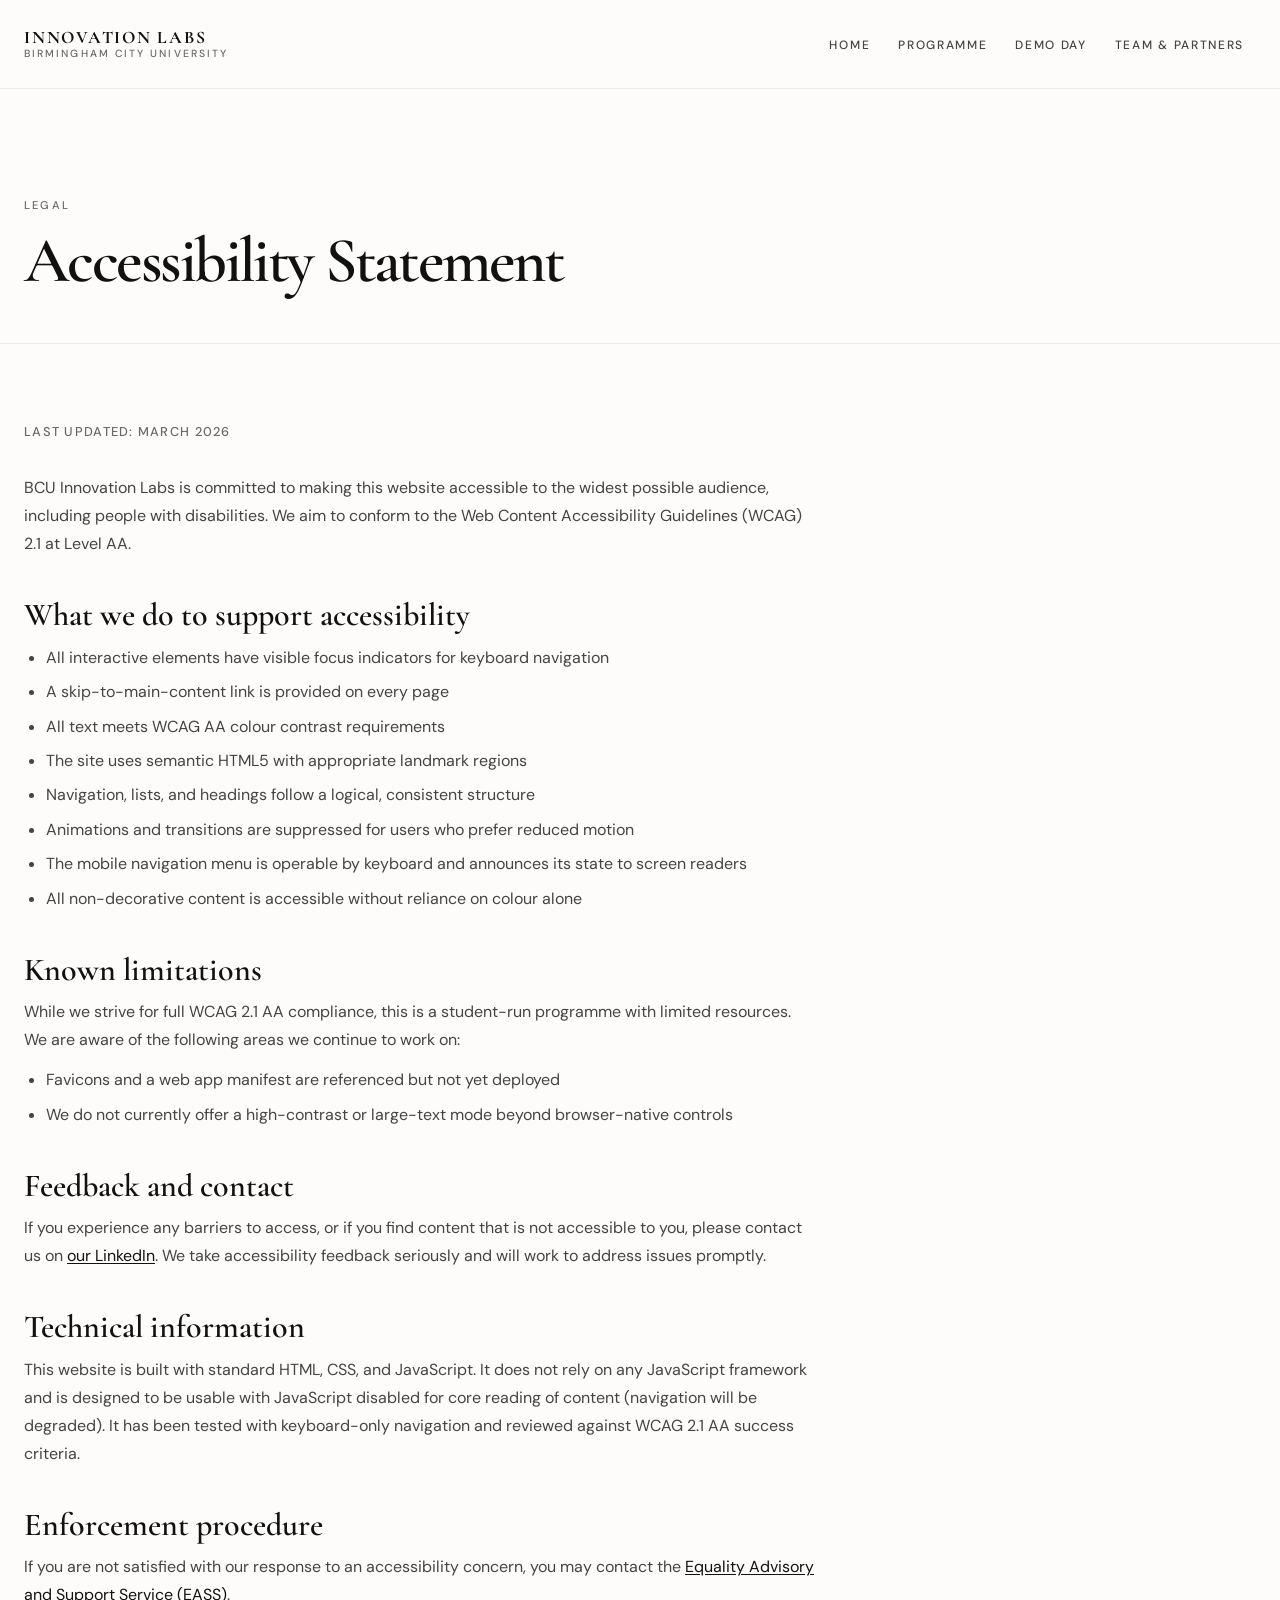
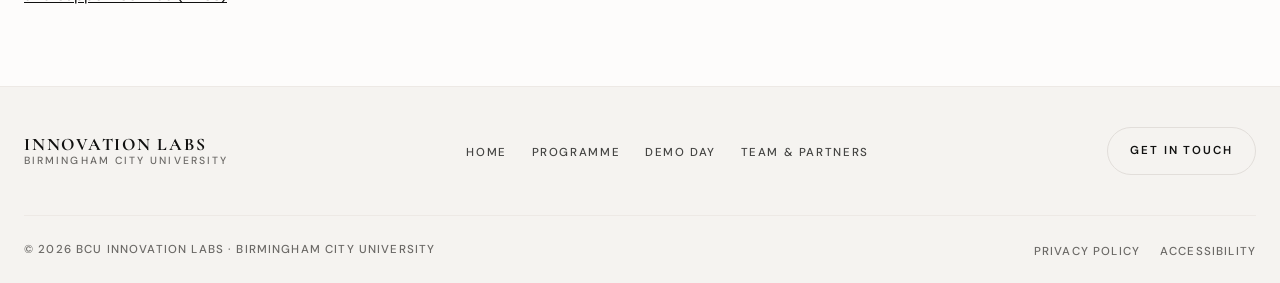
==== accessibility.html @ 16bf741c "Initial MVP commit" ====
<!doctype html>
<html lang="en">
  <head>
    <meta charset="UTF-8" />
    <meta name="viewport" content="width=device-width, initial-scale=1.0" />
    <title>Accessibility Statement — BCU Innovation Labs</title>
    <meta
      name="description"
      content="Our commitment to digital accessibility and the standards this website aims to meet."
    />
    <meta name="theme-color" content="#111110" />
    <meta name="robots" content="noindex" />

    <link rel="icon" href="./images/favicon.jpeg" sizes="any" />
    <link rel="icon" href="./images/favicon.jpeg" type="image/jpeg" />
    <link rel="apple-touch-icon" href="./images/favicon.png" />

    <link rel="preconnect" href="https://fonts.googleapis.com" />
    <link rel="preconnect" href="https://fonts.gstatic.com" crossorigin />
    <link
      href="https://fonts.googleapis.com/css2?family=Cormorant+Garamond:ital,wght@0,400;0,500;0,600;0,700;1,400;1,500;1,600&family=DM+Sans:ital,opsz,wght@0,9..40,300;0,9..40,400;0,9..40,500;0,9..40,600;1,9..40,400&display=swap"
      rel="stylesheet"
    />
    <link rel="stylesheet" href="style.css" />

    <style>
      .prose-doc {
        max-width: 72ch;
      }
      .prose-doc h2 {
        font-family: var(--font-display);
        font-size: clamp(1.6rem, 2.5vw, 2.2rem);
        font-weight: 600;
        line-height: 1.05;
        margin-top: 2.5rem;
        margin-bottom: 0.75rem;
        color: var(--text);
      }
      .prose-doc p,
      .prose-doc li {
        color: var(--text-soft);
        line-height: 1.75;
        font-size: 1rem;
      }
      .prose-doc ul {
        list-style: disc;
        padding-left: 1.35rem;
        margin-top: 0.75rem;
        margin-bottom: 0.75rem;
      }
      .prose-doc li + li {
        margin-top: 0.4rem;
      }
      .prose-doc a {
        color: var(--text);
        text-decoration: underline;
        text-underline-offset: 2px;
      }
      .prose-doc .updated {
        font-size: 0.8rem;
        color: var(--text-muted);
        font-weight: 500;
        letter-spacing: 0.1em;
        text-transform: uppercase;
        margin-bottom: 2rem;
        display: block;
      }
    </style>
  </head>
  <body>
    <a class="skip-link" href="#main-content">Skip to main content</a>

    <nav class="site-nav" aria-label="Primary navigation">
      <div class="nav-shell">
        <a
          href="index.html"
          class="brand"
          aria-label="BCU Innovation Labs — home"
        >
          <span class="brand-top" aria-hidden="true">Innovation Labs</span>
          <span class="brand-bottom">Birmingham City University</span>
        </a>

        <button
          class="nav-toggle"
          type="button"
          aria-expanded="false"
          aria-controls="primary-nav-links"
          aria-label="Open navigation menu"
        >
          <span class="nav-toggle-box" aria-hidden="true">
            <span></span><span></span><span></span>
          </span>
        </button>

        <ul class="nav-links" id="primary-nav-links" role="list">
          <li><a href="index.html">Home</a></li>
          <li><a href="workshops.html">Programme</a></li>
          <li><a href="demoday.html">Demo Day</a></li>
          <li><a href="team.html">Team &amp; Partners</a></li>
        </ul>
      </div>
    </nav>

    <main id="main-content" tabindex="-1">
      <section class="page-hero" aria-labelledby="page-heading">
        <div class="container">
          <span class="kicker">Legal</span>
          <h1
            class="page-title"
            id="page-heading"
            style="max-width: none; font-size: clamp(2.5rem, 5vw, 4rem)"
          >
            Accessibility Statement
          </h1>
        </div>
      </section>

      <section class="section" aria-label="Accessibility statement content">
        <div class="container">
          <div class="prose-doc">
            <span class="updated">Last updated: March 2026</span>

            <p>
              BCU Innovation Labs is committed to making this website accessible
              to the widest possible audience, including people with
              disabilities. We aim to conform to the Web Content Accessibility
              Guidelines (WCAG) 2.1 at Level AA.
            </p>

            <h2>What we do to support accessibility</h2>
            <ul>
              <li>
                All interactive elements have visible focus indicators for
                keyboard navigation
              </li>
              <li>A skip-to-main-content link is provided on every page</li>
              <li>All text meets WCAG AA colour contrast requirements</li>
              <li>
                The site uses semantic HTML5 with appropriate landmark regions
              </li>
              <li>
                Navigation, lists, and headings follow a logical, consistent
                structure
              </li>
              <li>
                Animations and transitions are suppressed for users who prefer
                reduced motion
              </li>
              <li>
                The mobile navigation menu is operable by keyboard and announces
                its state to screen readers
              </li>
              <li>
                All non-decorative content is accessible without reliance on
                colour alone
              </li>
            </ul>

            <h2>Known limitations</h2>
            <p>
              While we strive for full WCAG 2.1 AA compliance, this is a
              student-run programme with limited resources. We are aware of the
              following areas we continue to work on:
            </p>
            <ul>
              <li>
                Favicons and a web app manifest are referenced but not yet
                deployed
              </li>
              <li>
                We do not currently offer a high-contrast or large-text mode
                beyond browser-native controls
              </li>
            </ul>

            <h2>Feedback and contact</h2>
            <p>
              If you experience any barriers to access, or if you find content
              that is not accessible to you, please contact us on
              <a href="https://www.linkedin.com/company/bcu-innovation-labs"
                >our LinkedIn</a
              >. We take accessibility feedback seriously and will work to
              address issues promptly.
            </p>

            <h2>Technical information</h2>
            <p>
              This website is built with standard HTML, CSS, and JavaScript. It
              does not rely on any JavaScript framework and is designed to be
              usable with JavaScript disabled for core reading of content
              (navigation will be degraded). It has been tested with
              keyboard-only navigation and reviewed against WCAG 2.1 AA success
              criteria.
            </p>

            <h2>Enforcement procedure</h2>
            <p>
              If you are not satisfied with our response to an accessibility
              concern, you may contact the
              <a
                href="https://www.equalityadvisoryservice.com/"
                rel="noopener noreferrer"
                target="_blank"
                >Equality Advisory and Support Service (EASS)</a
              >.
            </p>
          </div>
        </div>
      </section>
    </main>

    <footer class="site-footer" aria-label="Site footer">
      <div class="container">
        <div class="footer-upper">
          <a
            href="index.html"
            class="brand"
            aria-label="BCU Innovation Labs — home"
          >
            <span class="brand-top" aria-hidden="true">Innovation Labs</span>
            <span class="brand-bottom">Birmingham City University</span>
          </a>
          <nav aria-label="Footer navigation">
            <ul class="footer-links" role="list">
              <li><a href="index.html">Home</a></li>
              <li><a href="workshops.html">Programme</a></li>
              <li><a href="demoday.html">Demo Day</a></li>
              <li><a href="team.html">Team &amp; Partners</a></li>
            </ul>
          </nav>
          <a
            href="https://www.linkedin.com/company/bcu-innovation-labs"
            target="_blank"
            class="button-secondary"
            >Get in touch</a
          >
        </div>
        <div class="footer-lower">
          <p class="footer-copy">
            © <span data-year></span> BCU Innovation Labs · Birmingham City
            University
          </p>
          <nav aria-label="Legal links">
            <ul class="footer-legal" role="list">
              <li><a href="privacy.html">Privacy policy</a></li>
              <li><a href="accessibility.html">Accessibility</a></li>
            </ul>
          </nav>
        </div>
      </div>
    </footer>

    <script src="main.js"></script>
  </body>
</html>
---- style.css ----
/* ============================================================
   BCU Innovation Labs — Global Stylesheet
   ============================================================
   Typographic scale: Cormorant Garamond (display) + DM Sans (body)
   Palette: Near-black text on white, warm off-white surfaces,
            ink-black CTAs, muted amber accent
   Accessibility: WCAG 2.1 AA throughout
   ============================================================ */

@import url("https://fonts.googleapis.com/css2?family=Cormorant+Garamond:ital,wght@0,400;0,500;0,600;0,700;1,400;1,500;1,600&family=DM+Sans:ital,opsz,wght@0,9..40,300;0,9..40,400;0,9..40,500;0,9..40,600;1,9..40,400&display=swap");

/* ── Reset & base ─────────────────────────────────────────── */

*,
*::before,
*::after {
  box-sizing: border-box;
  margin: 0;
  padding: 0;
}

html {
  scroll-behavior: smooth;
  -webkit-text-size-adjust: 100%;
  text-size-adjust: 100%;
}

body {
  background: var(--bg);
  color: var(--text);
  font-family: "DM Sans", sans-serif;
  font-weight: 400;
  font-size: 1rem;
  line-height: 1.7;
  overflow-x: hidden;
}

body.menu-open {
  overflow: hidden;
}

img,
video,
svg {
  max-width: 100%;
  display: block;
}

a {
  color: inherit;
}

button,
input,
textarea,
select {
  font: inherit;
}

ul,
ol {
  list-style: none;
}

::selection {
  background: var(--text);
  color: var(--bg);
}

/* ── Design tokens ───────────────────────────────────────── */

:root {
  /* Colours */
  --bg: #fdfcfb;
  --bg-soft: #f5f3f0;
  --bg-muted: #f0ede9;
  --bg-invert: #111110;
  --text: #111110;
  --text-soft: #444442;
  --text-muted: #6b6966;
  --text-invert: #fdfcfb;
  --accent: #b8860b; /* dark goldenrod — AA-passing amber */
  --rule: #e2deda;
  --rule-soft: #ede9e5;

  /* Spacing */
  --space-xs: 0.5rem;
  --space-sm: 1rem;
  --space-md: 1.5rem;
  --space-lg: 2.5rem;
  --space-xl: 4rem;
  --space-2xl: 6rem;

  /* Typography */
  --font-display: "Cormorant Garamond", Georgia, serif;
  --font-body: "DM Sans", system-ui, sans-serif;

  /* Layout */
  --max: 1260px;
  --radius: 20px;
  --radius-sm: 14px;
  --radius-xs: 8px;

  /* Transitions */
  --ease: cubic-bezier(0.22, 1, 0.36, 1);
  --dur-sm: 160ms;
  --dur-md: 280ms;
  --dur-lg: 500ms;
}

/* ── Focus styles (WCAG 2.1 SC 2.4.7 / 2.4.11) ──────────── */

:focus {
  outline: none;
}

:focus-visible {
  outline: 2.5px solid var(--accent);
  outline-offset: 3px;
  border-radius: 3px;
}

/* ── Screen-reader only utility ──────────────────────────── */

.sr-only {
  position: absolute;
  width: 1px;
  height: 1px;
  padding: 0;
  margin: -1px;
  overflow: hidden;
  clip: rect(0, 0, 0, 0);
  white-space: nowrap;
  border: 0;
}

/* ── Skip navigation ─────────────────────────────────────── */

.skip-link {
  position: absolute;
  top: -9999px;
  left: 1rem;
  z-index: 9999;
  background: var(--text);
  color: var(--text-invert);
  padding: 0.65rem 1.1rem;
  border-radius: var(--radius-xs);
  font-size: 0.85rem;
  font-weight: 500;
  text-decoration: none;
  letter-spacing: 0.02em;
  white-space: nowrap;
  transition: top var(--dur-sm) var(--ease);
}

.skip-link:focus-visible {
  top: 1rem;
  outline: 2.5px solid var(--accent);
  outline-offset: 3px;
}

/* ── Layout helpers ──────────────────────────────────────── */

.container {
  width: min(var(--max), calc(100% - 3rem));
  margin-inline: auto;
}

.section {
  padding-block: clamp(3.5rem, 6vw, 6.5rem);
}

.section--tight {
  padding-block: clamp(2rem, 4vw, 4.5rem);
}

.section--flush-top {
  padding-top: 0;
}

.section--alt {
  background: var(--bg-soft);
  border-top: 1px solid var(--rule-soft);
  border-bottom: 1px solid var(--rule-soft);
}

/* ── Prose max-width ─────────────────────────────────────── */

.prose {
  max-width: 68ch;
}

/* ── Typography scale ────────────────────────────────────── */

.kicker {
  display: inline-block;
  font-size: 0.7rem;
  font-weight: 500;
  letter-spacing: 0.2em;
  text-transform: uppercase;
  color: var(--text-muted);
  margin-bottom: 1rem;
}

.kicker--flush {
  margin-bottom: 0;
}

/* Contrast-safe: #6b6966 on #fdfcfb ≈ 5.2:1 — passes AA */

.section-label {
  font-size: 0.7rem;
  font-weight: 500;
  letter-spacing: 0.2em;
  text-transform: uppercase;
  color: var(--text-muted);
  padding-top: 0.25rem;
  border-left: 2px solid var(--accent);
  padding-left: 0.65rem;
}

.section-title {
  font-family: var(--font-display);
  font-size: clamp(2.2rem, 4.5vw, 3.8rem);
  line-height: 1;
  letter-spacing: -0.025em;
  font-weight: 600;
  color: var(--text);
}

.section-intro {
  color: var(--text-soft);
  font-size: 1.05rem;
  line-height: 1.75;
  max-width: 62ch;
  margin-top: 0.9rem;
}

.light {
  font-weight: 400;
  font-style: italic;
}

.muted {
  color: var(--text-soft);
}

.small {
  font-size: 0.88rem;
  color: var(--text-muted);
}

/* ── Section head layout ─────────────────────────────────── */

.section-head {
  display: grid;
  grid-template-columns: 200px 1fr;
  gap: 2rem;
  align-items: start;
  margin-bottom: clamp(2rem, 3vw, 3rem);
}

/* ── Navigation ──────────────────────────────────────────── */

.site-nav {
  position: fixed;
  inset: 0 0 auto 0;
  z-index: 100;
  background: rgba(253, 252, 251, 0.92);
  backdrop-filter: blur(16px) saturate(180%);
  -webkit-backdrop-filter: blur(16px) saturate(180%);
  border-bottom: 1px solid var(--rule-soft);
}

.nav-shell {
  width: min(var(--max), calc(100% - 3rem));
  height: 5.5rem;
  margin-inline: auto;
  display: flex;
  align-items: center;
  justify-content: space-between;
  gap: 2rem;
}

/* Brand */

.brand {
  text-decoration: none;
  display: inline-flex;
  flex-direction: column;
  gap: 0.18rem;
  flex-shrink: 0;
}

.brand-top {
  font-family: var(--font-display);
  font-size: 1.1rem;
  font-weight: 700;
  letter-spacing: 0.1em;
  text-transform: uppercase;
  color: var(--text);
  line-height: 1;
}

.brand-bottom {
  font-size: 0.65rem;
  font-weight: 500;
  letter-spacing: 0.2em;
  text-transform: uppercase;
  color: var(--text-muted);
  line-height: 1;
}

/* Nav links */

.nav-links {
  display: flex;
  align-items: center;
  gap: 0.25rem;
}

.nav-links a {
  position: relative;
  text-decoration: none;
  font-size: 0.75rem;
  font-weight: 500;
  letter-spacing: 0.14em;
  text-transform: uppercase;
  color: var(--text-soft);
  padding: 0.5rem 0.75rem;
  border-radius: var(--radius-xs);
  transition:
    color var(--dur-sm) var(--ease),
    background var(--dur-sm) var(--ease);
}

.nav-links a:hover {
  color: var(--text);
  background: var(--bg-soft);
}

.nav-links a[aria-current="page"] {
  color: var(--text);
  font-weight: 600;
}

.nav-links a[aria-current="page"]::after {
  content: "";
  position: absolute;
  bottom: 0.25rem;
  left: 0.75rem;
  right: 0.75rem;
  height: 1.5px;
  background: var(--text);
  border-radius: 2px;
}

/* Mobile toggle */

.nav-toggle {
  display: none;
  border: 1px solid var(--rule);
  background: transparent;
  padding: 0.55rem 0.65rem;
  border-radius: var(--radius-xs);
  cursor: pointer;
  gap: 4px;
  flex-direction: column;
  align-items: center;
  justify-content: center;
  transition: border-color var(--dur-sm) var(--ease);
}

.nav-toggle:hover {
  border-color: var(--text-soft);
}

.nav-toggle-box {
  width: 22px;
  display: grid;
  gap: 4.5px;
}

.nav-toggle-box span {
  display: block;
  height: 1.5px;
  background: var(--text);
  border-radius: 2px;
  transition:
    transform var(--dur-md) var(--ease),
    opacity var(--dur-md) var(--ease);
  transform-origin: center;
}

/* Animated hamburger → X */
.nav-toggle[aria-expanded="true"] .nav-toggle-box span:nth-child(1) {
  transform: translateY(6px) rotate(45deg);
}
.nav-toggle[aria-expanded="true"] .nav-toggle-box span:nth-child(2) {
  opacity: 0;
  transform: scaleX(0);
}
.nav-toggle[aria-expanded="true"] .nav-toggle-box span:nth-child(3) {
  transform: translateY(-6px) rotate(-45deg);
}

/* ── Buttons ──────────────────────────────────────────────── */

.button,
.button-secondary,
.button-ghost {
  display: inline-flex;
  align-items: center;
  justify-content: center;
  gap: 0.5rem;
  min-height: 3rem;
  padding: 0.8rem 1.4rem;
  border-radius: 999px;
  text-decoration: none;
  font-size: 0.72rem;
  font-weight: 600;
  letter-spacing: 0.16em;
  text-transform: uppercase;
  transition:
    transform var(--dur-sm) var(--ease),
    background var(--dur-sm) var(--ease),
    color var(--dur-sm) var(--ease),
    border-color var(--dur-sm) var(--ease),
    box-shadow var(--dur-sm) var(--ease);
  white-space: nowrap;
}

.button {
  background: var(--text);
  color: var(--text-invert);
  border: 1.5px solid var(--text);
}

.button:hover {
  background: #2a2a28;
  border-color: #2a2a28;
  transform: translateY(-1px);
  box-shadow: 0 6px 20px rgba(17, 17, 16, 0.18);
}

.button-secondary {
  background: transparent;
  color: var(--text);
  border: 1.5px solid var(--rule);
}

.button-secondary:hover {
  border-color: var(--text-soft);
  background: var(--bg-soft);
  transform: translateY(-1px);
}

.button-ghost {
  background: transparent;
  color: var(--text-invert);
  border: 1.5px solid rgba(253, 252, 251, 0.35);
}

.button-ghost:hover {
  background: rgba(253, 252, 251, 0.12);
  border-color: rgba(253, 252, 251, 0.6);
  transform: translateY(-1px);
}

.cta-button-negative {
  background: var(--bg-soft);
  color: var(--text-muted);
  border-color: var(--rule);
}

.cta-button-negative:hover {
  color: var(--text-invert);
}

/* Disabled/coming-soon state */

.button[aria-disabled="true"],
.button--soon {
  background: var(--bg-soft);
  color: var(--text-muted);
  border-color: var(--rule);
  cursor: default;
  pointer-events: none;
}

.button--soon::after {
  content: "Soon";
  font-size: 0.6rem;
  letter-spacing: 0.12em;
  background: var(--rule);
  color: var(--text-muted);
  padding: 0.15rem 0.45rem;
  border-radius: 999px;
  margin-left: 0.35rem;
}

.hero-actions {
  display: flex;
  flex-wrap: wrap;
  gap: 0.75rem;
  margin-top: 2rem;
}

/* ── Hero ─────────────────────────────────────────────────── */

main {
  padding-top: 5.5rem;
}

.hero {
  padding-block: clamp(4rem, 8vw, 7rem) clamp(2.5rem, 4vw, 4.5rem);
  border-bottom: 1px solid var(--rule-soft);
}

.hero-grid {
  display: grid;
  grid-template-columns: minmax(0, 1.35fr) minmax(300px, 0.85fr);
  gap: 3rem;
  align-items: end;
}

.hero-eyebrow {
  display: flex;
  align-items: center;
  gap: 0.65rem;
  margin-bottom: 1.25rem;
}

.hero-eyebrow-dot {
  width: 6px;
  height: 6px;
  border-radius: 50%;
  background: var(--accent);
  flex-shrink: 0;
}

.hero-title {
  font-family: var(--font-display);
  font-size: clamp(3.5rem, 8.5vw, 7.8rem);
  line-height: 0.92;
  letter-spacing: -0.045em;
  font-weight: 600;
  color: var(--text);
  max-width: 11ch;
}

.hero-copy {
  max-width: 38rem;
}

.hero-dek {
  font-size: 1.12rem;
  font-weight: 400;
  line-height: 1.65;
  color: var(--text);
  margin-bottom: 1rem;
}

.hero-body {
  color: var(--text-soft);
  line-height: 1.75;
}

/* Hero stat strip */

.hero-strip {
  margin-top: 3rem;
  border-top: 1px solid var(--rule-soft);
  border-bottom: 1px solid var(--rule-soft);
  display: grid;
  grid-template-columns: repeat(4, 1fr);
}

.hero-stat {
  padding: 1.75rem 1.5rem;
  border-right: 1px solid var(--rule-soft);
}

.hero-stat:last-child {
  border-right: none;
}

.stat-value {
  display: block;
  font-family: var(--font-display);
  font-size: 1.8rem;
  line-height: 1;
  font-weight: 600;
  margin-bottom: 0.4rem;
  color: var(--text);
}

.stat-label {
  display: block;
  font-size: 0.7rem;
  font-weight: 500;
  letter-spacing: 0.16em;
  text-transform: uppercase;
  color: var(--text-muted);
  line-height: 1.4;
}

/* ── Statement band ──────────────────────────────────────── */

.statement {
  background: var(--bg-soft);
  border-top: 1px solid var(--rule-soft);
  border-bottom: 1px solid var(--rule-soft);
}

.statement-grid {
  display: grid;
  grid-template-columns: 1fr 1fr;
  gap: 3rem;
  padding-block: clamp(3rem, 6vw, 5rem);
  align-items: start;
}

.statement-copy p {
  font-family: var(--font-display);
  font-size: clamp(1.4rem, 2.5vw, 1.9rem);
  line-height: 1.4;
  font-weight: 500;
  color: var(--text);
  max-width: 38ch;
}

.statement-note {
  color: var(--text-soft);
  line-height: 1.75;
  max-width: 38ch;
  padding-top: 0.35rem;
}

/* ── Cards grid ──────────────────────────────────────────── */

.cards-grid {
  display: grid;
  gap: 1px;
  background: var(--rule-soft);
  border: 1px solid var(--rule-soft);
  border-radius: var(--radius);
  overflow: hidden;
}

.cards-grid.three {
  grid-template-columns: repeat(3, 1fr);
}
.cards-grid.two {
  grid-template-columns: repeat(2, 1fr);
}
.cards-grid.four {
  grid-template-columns: repeat(4, 1fr);
}

.card {
  background: var(--bg);
  padding: clamp(1.5rem, 2.5vw, 2rem);
  transition: background var(--dur-sm) var(--ease);
}

.card:hover {
  background: var(--bg-soft);
}

.card-index {
  display: inline-block;
  margin-bottom: 1rem;
  font-size: 0.68rem;
  font-weight: 600;
  letter-spacing: 0.2em;
  text-transform: uppercase;
  color: var(--accent);
}

.card h3 {
  font-family: var(--font-display);
  font-size: clamp(1.6rem, 2vw, 2rem);
  line-height: 1.05;
  font-weight: 600;
  margin-bottom: 0.75rem;
  color: var(--text);
}

.card p {
  color: var(--text-soft);
  font-size: 0.95rem;
  line-height: 1.7;
}

.card p:last-child {
  margin-bottom: 0;
}

/* ── Process steps ───────────────────────────────────────── */

.process {
  display: grid;
  grid-template-columns: repeat(4, 1fr);
  background: var(--rule-soft);
  border: 1px solid var(--rule-soft);
  border-radius: var(--radius);
  overflow: hidden;
  gap: 1px;
}

.process-step {
  background: var(--bg);
  padding: clamp(1.5rem, 2.5vw, 2rem);
}

.process-step-num {
  font-size: 0.68rem;
  font-weight: 600;
  letter-spacing: 0.2em;
  text-transform: uppercase;
  color: var(--accent);
  display: block;
  margin-bottom: 0.85rem;
}

.process-step h3 {
  display: block;
  font-family: var(--font-display);
  font-size: 1.8rem;
  line-height: 1;
  font-weight: 600;
  margin-bottom: 0.7rem;
  color: var(--text);
}

.process-step p {
  color: var(--text-soft);
  font-size: 0.92rem;
  line-height: 1.7;
  margin: 0;
}

/* ── Split callout ───────────────────────────────────────── */

.split-callout {
  display: grid;
  grid-template-columns: repeat(2, 1fr);
  gap: 1.25rem;
}

.callout {
  background: var(--bg-soft);
  border: 1px solid var(--rule-soft);
  border-radius: var(--radius);
  padding: clamp(1.75rem, 3vw, 2.75rem);
}

.callout h3 {
  font-family: var(--font-display);
  font-size: clamp(1.9rem, 3vw, 2.6rem);
  line-height: 1;
  font-weight: 600;
  margin-bottom: 1rem;
  color: var(--text);
}

.callout p {
  color: var(--text-soft);
  line-height: 1.75;
  max-width: 46ch;
}

.callout p:last-child {
  margin-bottom: 0;
}

/* ── Link panels ─────────────────────────────────────────── */

.link-panels {
  display: grid;
  grid-template-columns: repeat(3, 1fr);
  gap: 1px;
  background: var(--rule-soft);
  border: 1px solid var(--rule-soft);
  border-radius: var(--radius);
  overflow: hidden;
}

.link-panel {
  display: flex;
  flex-direction: column;
  text-decoration: none;
  background: var(--bg);
  padding: clamp(1.5rem, 2.5vw, 2rem);
  transition: background var(--dur-sm) var(--ease);
  position: relative;
}

.link-panel:hover {
  background: var(--bg-soft);
}

.link-panel::after {
  content: "→";
  position: absolute;
  top: clamp(1.5rem, 2.5vw, 2rem);
  right: clamp(1.5rem, 2.5vw, 2rem);
  font-size: 1rem;
  color: var(--text-muted);
  transition:
    transform var(--dur-sm) var(--ease),
    color var(--dur-sm) var(--ease);
}

.link-panel:hover::after {
  transform: translate(3px, -3px);
  color: var(--text);
}

.link-label {
  display: block;
  font-size: 0.68rem;
  font-weight: 600;
  letter-spacing: 0.2em;
  text-transform: uppercase;
  color: var(--text-muted);
  margin-bottom: 0.85rem;
}

.link-title {
  display: block;
  font-family: var(--font-display);
  font-size: clamp(1.8rem, 2.5vw, 2.2rem);
  line-height: 1;
  font-weight: 600;
  margin-bottom: 0.5rem;
  color: var(--text);
}

.link-copy {
  display: block;
  color: var(--text-soft);
  font-size: 0.93rem;
  line-height: 1.65;
  margin-top: auto;
  padding-top: 0.5rem;
}

/* ── CTA band ─────────────────────────────────────────────── */

.cta-band {
  background: var(--bg-invert);
  color: var(--text-invert);
}

.cta-band-inner {
  display: grid;
  grid-template-columns: 1fr auto;
  gap: 2rem;
  align-items: center;
  padding-block: clamp(2.5rem, 4vw, 3.5rem);
}

.cta-band h2 {
  font-family: var(--font-display);
  font-size: clamp(2rem, 4vw, 3.2rem);
  line-height: 1;
  font-weight: 600;
  margin-bottom: 0.5rem;
  color: var(--text-invert);
}

.cta-band .muted {
  color: rgba(253, 252, 251, 0.6);
}

/* ── Page hero (inner pages) ─────────────────────────────── */

.page-hero {
  padding-block: clamp(4rem, 8vw, 6.5rem) clamp(2.5rem, 4vw, 3.5rem);
  border-bottom: 1px solid var(--rule-soft);
}

.page-hero-grid {
  display: grid;
  grid-template-columns: minmax(0, 1.25fr) minmax(280px, 0.85fr);
  gap: 2.5rem;
  align-items: end;
}

.page-title {
  font-family: var(--font-display);
  font-size: clamp(3rem, 7vw, 5.8rem);
  line-height: 0.94;
  letter-spacing: -0.04em;
  font-weight: 600;
  color: var(--text);
  max-width: 12ch;
}

.page-intro {
  color: var(--text-soft);
  font-size: 1.04rem;
  line-height: 1.75;
  max-width: 46ch;
}

/* ── Details grid (demoday/workshops) ────────────────────── */

.details-grid {
  display: grid;
  grid-template-columns: repeat(4, 1fr);
  background: var(--rule-soft);
  border: 1px solid var(--rule-soft);
  border-radius: var(--radius-sm);
  overflow: hidden;
  gap: 1px;
}

.detail-cell {
  background: var(--bg);
  padding: 1.25rem 1.1rem;
}

.detail-label {
  display: block;
  font-size: 0.65rem;
  font-weight: 600;
  letter-spacing: 0.2em;
  text-transform: uppercase;
  color: var(--text-muted);
  margin-bottom: 0.5rem;
}

.detail-value {
  display: block;
  font-family: var(--font-display);
  font-size: 1.4rem;
  line-height: 1.1;
  font-weight: 600;
  color: var(--text);
}

/* ── Event panels (demoday) ─────────────────────────────── */

.event-grid {
  display: grid;
  grid-template-columns: minmax(0, 1.15fr) minmax(280px, 0.85fr);
  gap: 1.25rem;
}

.event-panel {
  border: 1px solid var(--rule-soft);
  border-radius: var(--radius);
  padding: clamp(1.75rem, 3vw, 2.5rem);
  background: var(--bg);
}

.event-panel h3 {
  font-family: var(--font-display);
  font-size: clamp(1.9rem, 3vw, 2.8rem);
  line-height: 1;
  font-weight: 600;
  margin-bottom: 0.9rem;
  color: var(--text);
}

.event-panel p {
  color: var(--text-soft);
  line-height: 1.75;
  max-width: 54ch;
}

.event-list {
  margin-top: 1.1rem;
  padding-left: 1.2rem;
  list-style: disc;
  color: var(--text-soft);
}

.event-list li {
  line-height: 1.7;
}

.event-list li + li {
  margin-top: 0.65rem;
}

/* ── Venue address ───────────────────────────────────────── */

.venue-address {
  font-style: normal;
  font-family: var(--font-display);
  font-size: 1.55rem;
  font-weight: 600;
  line-height: 1.2;
  color: var(--text);
  margin-bottom: 0.75rem;
}

/* ── Schedule (workshops) ────────────────────────────────── */

.schedule {
  display: grid;
  gap: 1px;
  background: var(--rule-soft);
  border: 1px solid var(--rule-soft);
  border-radius: var(--radius);
  overflow: hidden;
}

.session-card {
  background: var(--bg);
  padding: clamp(1.25rem, 2vw, 1.75rem) clamp(1.25rem, 2.5vw, 2rem);
  transition: background var(--dur-sm) var(--ease);
}

.session-card:hover {
  background: var(--bg-soft);
}

.session-card--final {
  background: var(--bg-soft);
}

.session-top {
  display: grid;
  grid-template-columns: 100px 1fr auto;
  gap: 1.25rem;
  align-items: baseline;
}

.session-number {
  font-size: 0.68rem;
  font-weight: 600;
  letter-spacing: 0.18em;
  text-transform: uppercase;
  color: var(--accent);
  padding-top: 0.3rem;
}

.session-title {
  font-family: var(--font-display);
  font-size: clamp(1.6rem, 2.2vw, 2.2rem);
  line-height: 1.05;
  font-weight: 600;
  color: var(--text);
}

.session-date {
  font-size: 0.75rem;
  font-weight: 500;
  letter-spacing: 0.14em;
  text-transform: uppercase;
  color: var(--text-muted);
  white-space: nowrap;
}

.session-meta {
  display: grid;
  grid-template-columns: repeat(3, 1fr);
  gap: 1rem;
  margin-top: 1.1rem;
  padding-top: 1.1rem;
  border-top: 1px solid var(--rule-soft);
}

.meta-label {
  display: block;
  font-size: 0.65rem;
  font-weight: 600;
  letter-spacing: 0.2em;
  text-transform: uppercase;
  color: var(--text-muted);
  margin-bottom: 0.3rem;
}

.meta-value {
  color: var(--text-soft);
  font-size: 0.92rem;
  line-height: 1.5;
}

.meta-value a,
.partner-group a {
  color: var(--text);
  text-decoration: underline;
  text-underline-offset: 0.14em;
  text-decoration-thickness: 1px;
}

.meta-value a:hover,
.partner-group a:hover {
  color: var(--text-soft);
}


/* ── Focus grid (workshops) ──────────────────────────────── */

.focus-grid {
  display: grid;
  grid-template-columns: repeat(3, 1fr);
  gap: 1px;
  background: var(--rule-soft);
  border: 1px solid var(--rule-soft);
  border-radius: var(--radius);
  overflow: hidden;
}

.focus-card {
  background: var(--bg);
  padding: clamp(1.5rem, 2.5vw, 2rem);
  transition: background var(--dur-sm) var(--ease);
}

.focus-card:hover {
  background: var(--bg-soft);
}

.focus-card h3 {
  font-family: var(--font-display);
  font-size: 1.9rem;
  line-height: 1;
  font-weight: 600;
  margin-bottom: 0.7rem;
  color: var(--text);
}

.focus-card p {
  color: var(--text-soft);
  font-size: 0.93rem;
  line-height: 1.7;
  max-width: 40ch;
}

/* ── Team (team.html) ────────────────────────────────────── */

.team-grid {
  display: grid;
  grid-template-columns: repeat(2, 1fr);
  gap: 1px;
  background: var(--rule-soft);
  border: 1px solid var(--rule-soft);
  border-radius: var(--radius);
  overflow: hidden;
}

.person {
  background: var(--bg);
  padding: clamp(1.5rem, 2.5vw, 2.25rem);
  transition: background var(--dur-sm) var(--ease);
}

.person:hover {
  background: var(--bg-soft);
}

.person-role {
  display: inline-block;
  font-size: 0.68rem;
  font-weight: 600;
  letter-spacing: 0.18em;
  text-transform: uppercase;
  color: var(--text-muted);
  margin-bottom: 0.85rem;
}

.person h3 {
  font-family: var(--font-display);
  font-size: clamp(1.7rem, 2.5vw, 2.1rem);
  line-height: 1;
  font-weight: 600;
  margin-bottom: 0.85rem;
  color: var(--text);
}

.person h3 a {
  display: inline-flex;
  flex-wrap: wrap;
  align-items: center;
  gap: 0.7rem;
  text-decoration: none;
}

.person-link-mark {
  display: inline-flex;
  align-items: center;
  justify-content: center;
  min-height: 1.65rem;
  padding: 0.2rem 0.55rem;
  border: 1px solid var(--rule);
  border-radius: 999px;
  font-family: var(--font-body);
  font-size: 0.62rem;
  font-weight: 600;
  letter-spacing: 0.14em;
  text-transform: uppercase;
  color: var(--text-muted);
  transition:
    border-color var(--dur-sm) var(--ease),
    color var(--dur-sm) var(--ease),
    background var(--dur-sm) var(--ease);
}

.person h3 a:hover .person-link-mark {
  border-color: var(--text-soft);
  color: var(--text);
  background: var(--bg-soft);
}

.person p {
  color: var(--text-soft);
  font-size: 0.93rem;
  line-height: 1.7;
  max-width: 52ch;
}

/* Span a lone final item across both columns */
.team-grid > article:last-child:nth-child(odd) {
  grid-column: 1 / -1;
}

/* ── Partner groups ──────────────────────────────────────── */

.partner-groups {
  display: grid;
  grid-template-columns: repeat(2, 1fr);
  gap: 1px;
  background: var(--rule-soft);
  border: 1px solid var(--rule-soft);
  border-radius: var(--radius);
  overflow: hidden;
}

.partner-group {
  background: var(--bg);
  padding: clamp(1.5rem, 2.5vw, 2rem);
}

.partner-group h3 {
  font-family: var(--font-display);
  font-size: 1.85rem;
  line-height: 1;
  font-weight: 600;
  margin-bottom: 1rem;
  color: var(--text);
}

.partner-group li {
  color: var(--text-soft);
  font-size: 0.93rem;
  line-height: 1.6;
  padding-block: 0.6rem;
  border-bottom: 1px solid var(--rule-soft);
}

.partner-group li:first-child {
  border-top: 1px solid var(--rule-soft);
}

/* ── Contact strip ───────────────────────────────────────── */

.contact-strip {
  display: grid;
  grid-template-columns: repeat(3, 1fr);
  gap: 1px;
  background: var(--rule-soft);
  border: 1px solid var(--rule-soft);
  border-radius: var(--radius-sm);
  overflow: hidden;
  margin-top: clamp(2rem, 3vw, 3rem);
}

.contact-cell {
  background: var(--bg);
  padding: 1.35rem 1.25rem;
  text-decoration: none;
  transition: background var(--dur-sm) var(--ease);
  display: flex;
  flex-direction: column;
  gap: 0.35rem;
}

.contact-cell:hover {
  background: var(--bg-soft);
}

.contact-cell-label {
  font-size: 0.65rem;
  font-weight: 600;
  letter-spacing: 0.2em;
  text-transform: uppercase;
  color: var(--text-muted);
}

.contact-cell-value {
  font-family: var(--font-display);
  font-size: 1.35rem;
  font-weight: 600;
  color: var(--text);
  line-height: 1.1;
}

.contact-cell-desc {
  font-size: 0.85rem;
  color: var(--text-soft);
}

/* ── LinkedIn contact panel ───────────────────────────── */

.contact-linkedin {
  position: relative;
  display: flex;
  flex-direction: column;
  gap: 0.45rem;

  margin-top: clamp(2rem, 3vw, 3rem);
  max-width: 34rem;

  padding: 1.5rem 1.4rem;

  border: 1px solid var(--rule-soft);
  border-radius: var(--radius-sm);
  background: var(--bg);

  text-decoration: none;

  transition:
    background var(--dur-sm) var(--ease),
    border-color var(--dur-sm) var(--ease),
    transform var(--dur-sm) var(--ease);
}

.contact-linkedin:hover {
  background: var(--bg-soft);
  border-color: var(--rule);
  transform: translateY(-1px);
}

.contact-linkedin-label {
  font-size: 0.65rem;
  font-weight: 600;
  letter-spacing: 0.2em;
  text-transform: uppercase;
  color: var(--text-muted);
}

.contact-linkedin-title {
  font-family: var(--font-display);
  font-size: 1.4rem;
  font-weight: 600;
  line-height: 1.1;
  color: var(--text);
  padding-right: 4rem;
}

.contact-linkedin-desc {
  font-size: 0.85rem;
  color: var(--text-soft);
  max-width: 44ch;
}

.contact-linkedin-icon {
  position: absolute;
  top: 1.35rem;
  right: 1.35rem;

  width: 2.5rem;
  height: 2.5rem;

  border: 1px solid var(--rule);
  border-radius: 999px;

  display: grid;
  place-items: center;

  background: var(--bg-soft);
  color: var(--text);
  font-size: 0.82rem;
  font-weight: 700;
  letter-spacing: 0.02em;
  text-transform: lowercase;

  transition:
    transform var(--dur-sm) var(--ease),
    border-color var(--dur-sm) var(--ease);
}

.contact-linkedin:hover .contact-linkedin-icon {
  transform: translateX(3px);
  border-color: var(--text-soft);
}


/* ── Footer ──────────────────────────────────────────────── */

.site-footer {
  border-top: 1px solid var(--rule-soft);
  background: var(--bg-soft);
}

.footer-upper {
  padding-block: 2.5rem;
  border-bottom: 1px solid var(--rule-soft);
  display: grid;
  grid-template-columns: auto 1fr auto;
  align-items: center;
  gap: 2rem;
}

.footer-links {
  display: flex;
  justify-content: center;
  gap: 0.25rem;
}

.footer-links a {
  text-decoration: none;
  font-size: 0.72rem;
  font-weight: 500;
  letter-spacing: 0.14em;
  text-transform: uppercase;
  color: var(--text-soft);
  padding: 0.4rem 0.65rem;
  border-radius: var(--radius-xs);
  transition:
    color var(--dur-sm) var(--ease),
    background var(--dur-sm) var(--ease);
}

.footer-links a:hover {
  color: var(--text);
  background: var(--bg-muted);
}

.footer-links a[aria-current="page"] {
  color: var(--text);
  font-weight: 600;
}

.footer-lower {
  padding-block: 1.25rem;
  display: flex;
  align-items: center;
  justify-content: space-between;
  gap: 1rem;
  flex-wrap: wrap;
}

.footer-copy {
  font-size: 0.72rem;
  font-weight: 500;
  letter-spacing: 0.1em;
  text-transform: uppercase;
  color: var(--text-muted);
}

.footer-legal {
  display: flex;
  gap: 1.25rem;
}

.footer-legal a {
  text-decoration: none;
  font-size: 0.72rem;
  font-weight: 500;
  letter-spacing: 0.1em;
  text-transform: uppercase;
  color: var(--text-muted);
  transition: color var(--dur-sm) var(--ease);
}

.footer-legal a:hover {
  color: var(--text-soft);
}

/* ── Scroll reveal ───────────────────────────────────────── */

.reveal {
  opacity: 0;
  transform: translateY(20px);
  transition:
    opacity var(--dur-lg) var(--ease),
    transform var(--dur-lg) var(--ease);
}

.reveal.in {
  opacity: 1;
  transform: none;
}

/* ── Reduced motion ──────────────────────────────────────── */

@media (prefers-reduced-motion: reduce) {
  html {
    scroll-behavior: auto;
  }

  *,
  *::before,
  *::after {
    animation-duration: 0.01ms !important;
    animation-iteration-count: 1 !important;
    transition-duration: 0.01ms !important;
  }

  .reveal,
  .reveal.in {
    opacity: 1 !important;
    transform: none !important;
    transition: none !important;
  }
}

/* ── Responsive: 1080px ──────────────────────────────────── */

@media (max-width: 1080px) {
  .hero-grid,
  .page-hero-grid,
  .statement-grid,
  .event-grid,
  .cta-band-inner {
    grid-template-columns: 1fr;
  }

  .hero-copy {
    max-width: 100%;
  }

  .cards-grid.three,
  .cards-grid.four,
  .focus-grid,
  .partner-groups,
  .link-panels,
  .details-grid,
  .process,
  .contact-strip {
    grid-template-columns: repeat(2, 1fr);
  }

  .team-grid,
  .cards-grid.two,
  .split-callout {
    grid-template-columns: 1fr;
  }

  .section-head {
    grid-template-columns: 1fr;
    gap: 0.5rem;
  }

  .footer-upper {
    grid-template-columns: 1fr;
    gap: 1.25rem;
  }

  .footer-links {
    justify-content: flex-start;
  }

  .cta-band-inner {
    gap: 1.5rem;
  }
}

/* ── Responsive: 780px ───────────────────────────────────── */

@media (max-width: 780px) {
  main {
    padding-top: 4.85rem;
  }

  .container,
  .nav-shell,
  .footer-upper,
  .footer-lower {
    width: min(var(--max), calc(100% - 2rem));
  }

  .nav-shell {
    height: 4.85rem;
  }

  .nav-toggle {
    display: inline-flex;
  }

  .nav-links {
    position: fixed;
    inset: 4.85rem 0 auto 0;
    background: rgba(253, 252, 251, 0.98);
    backdrop-filter: blur(16px);
    -webkit-backdrop-filter: blur(16px);
    border-bottom: 1px solid var(--rule-soft);
    padding-block: 1rem 1.5rem;
    flex-direction: column;
    align-items: flex-start;
    gap: 0.25rem;
    transform: translateY(-135%);
    transition: transform var(--dur-md) var(--ease);
  }

  .nav-links.open {
    transform: translateY(0);
  }

  .nav-links li,
  .nav-links a {
    width: min(var(--max), calc(100% - 2rem));
    margin-inline: auto;
  }

  .nav-links a {
    display: block;
    padding: 0.6rem 0.75rem;
    font-size: 0.82rem;
  }

  .hero-title,
  .page-title {
    max-width: none;
  }

  .hero-strip,
  .cards-grid.three,
  .cards-grid.four,
  .focus-grid,
  .partner-groups,
  .link-panels,
  .details-grid,
  .process,
  .session-meta,
  .contact-strip {
    grid-template-columns: 1fr;
  }

  .session-top {
    grid-template-columns: 1fr;
    gap: 0.35rem;
  }

  .session-date {
    white-space: normal;
  }

  .footer-lower {
    flex-direction: column;
    align-items: flex-start;
    gap: 0.75rem;
  }

  .footer-legal {
    flex-wrap: wrap;
  }
}

/* ── Print ───────────────────────────────────────────────── */

@media print {
  .site-nav,
  .nav-toggle,
  .cta-band,
  .hero-actions,
  .footer-legal {
    display: none !important;
  }

  main {
    padding-top: 0 !important;
  }

  body {
    font-size: 11pt;
    line-height: 1.5;
    color: #000;
    background: #fff;
  }

  a[href]::after {
    content: " (" attr(href) ")";
    font-size: 0.75em;
    color: #555;
  }
}
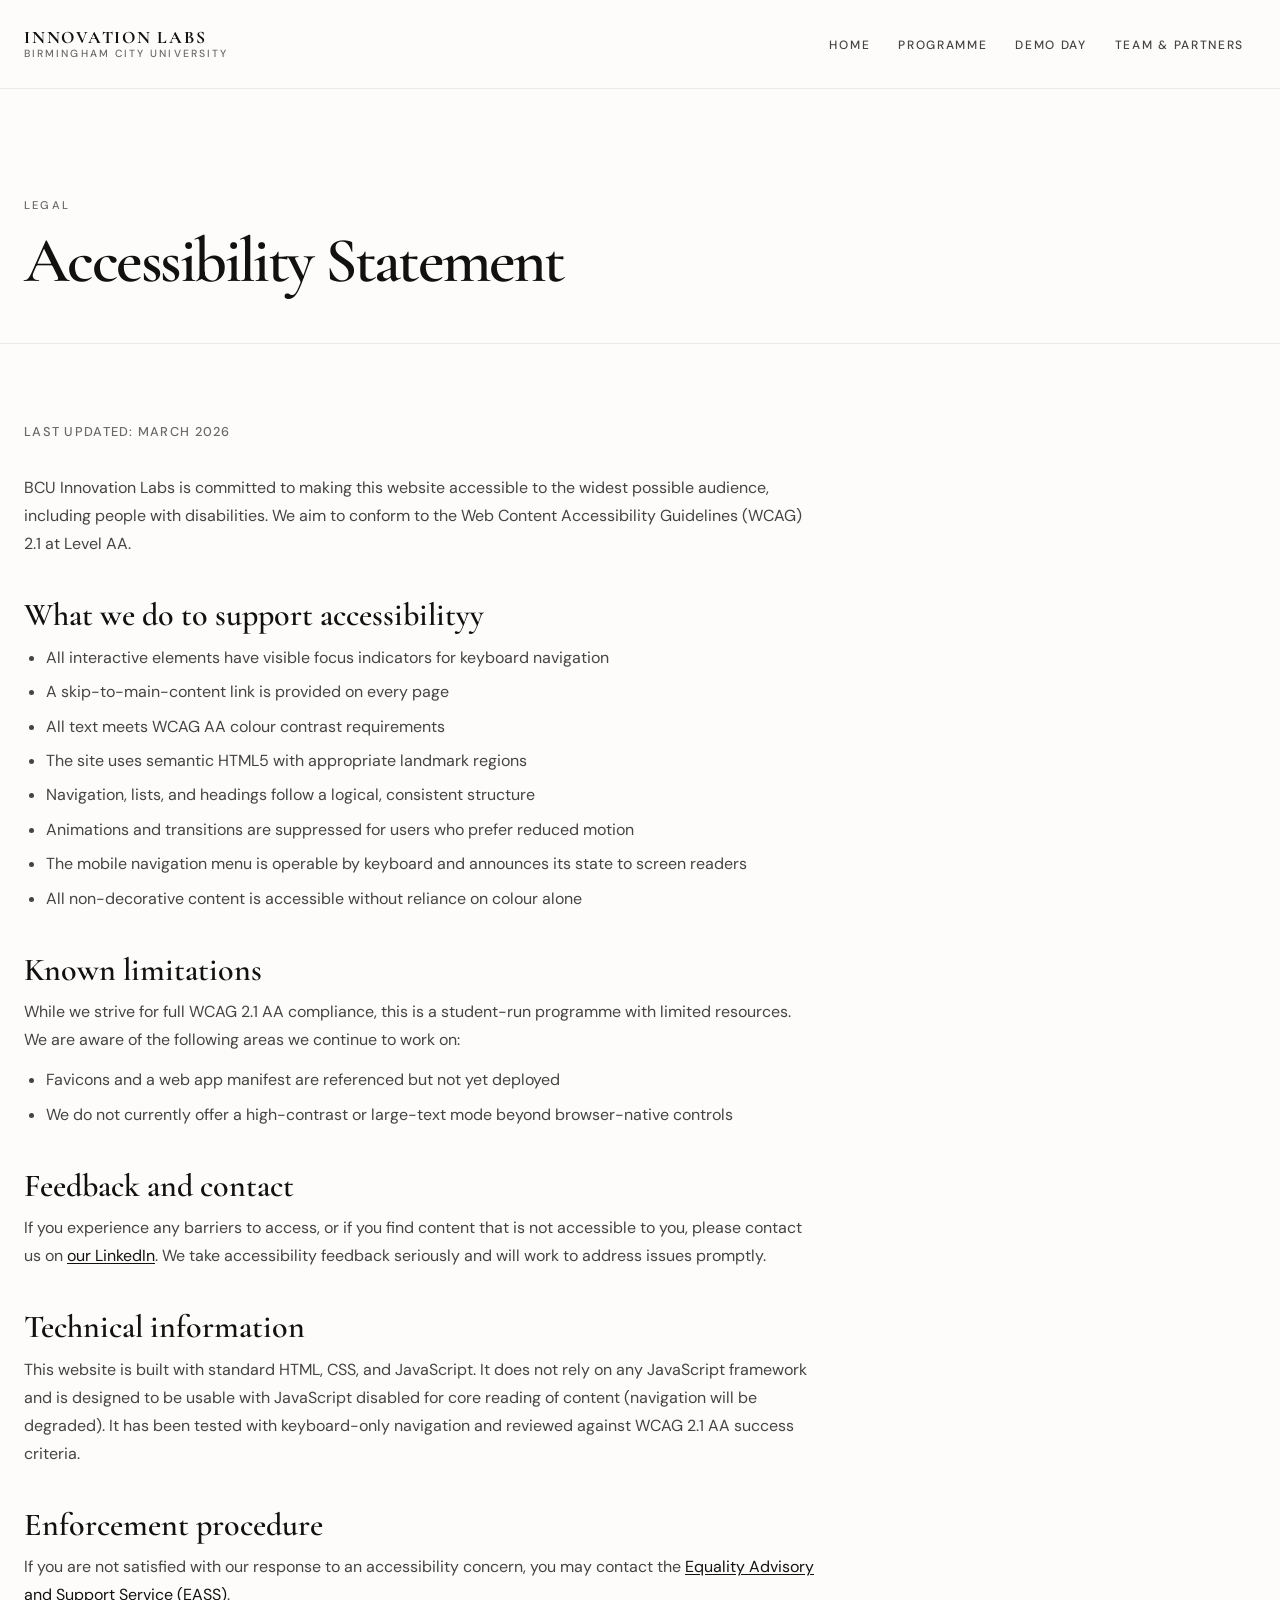
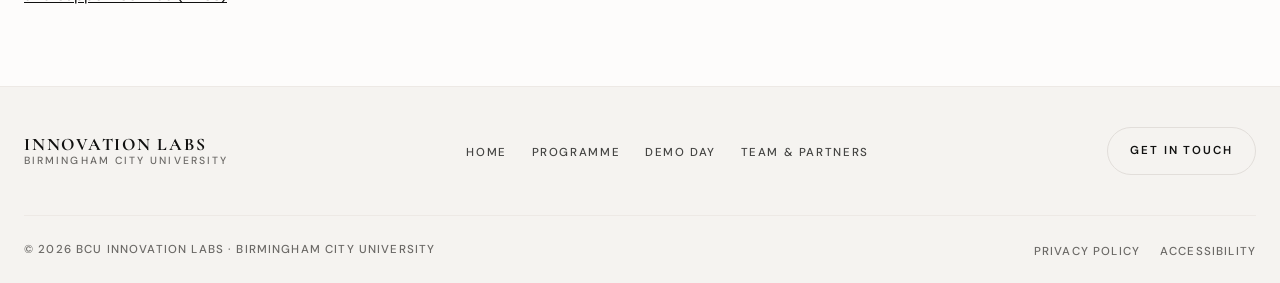
==== commit 4b780127: "I added some random stuff - Added <dada> to main daad.. why i did it." ====
--- a/accessibility.html
+++ b/accessibility.html
@@ -128,7 +128,7 @@
               Guidelines (WCAG) 2.1 at Level AA.
             </p>
 
-            <h2>What we do to support accessibility</h2>
+            <h2>What we do to support accessibilityy</h2>
             <ul>
               <li>
                 All interactive elements have visible focus indicators for
